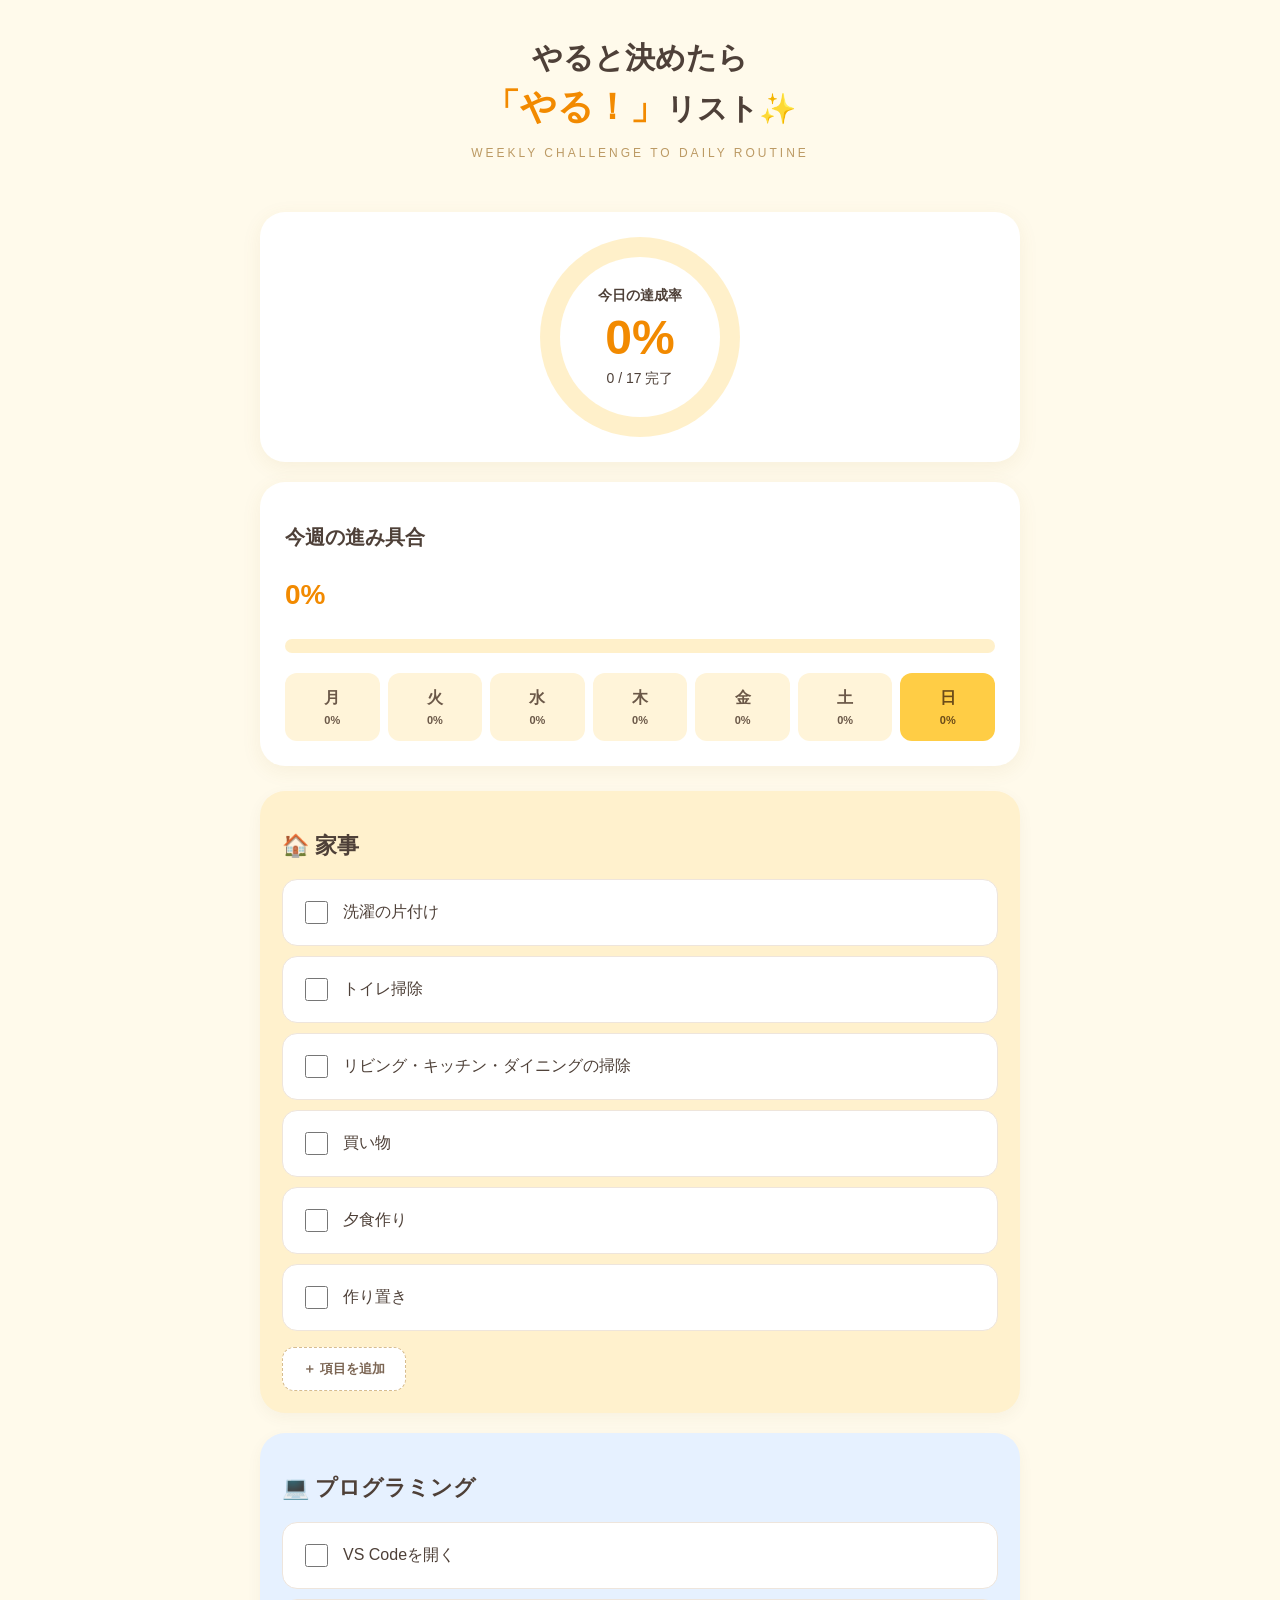
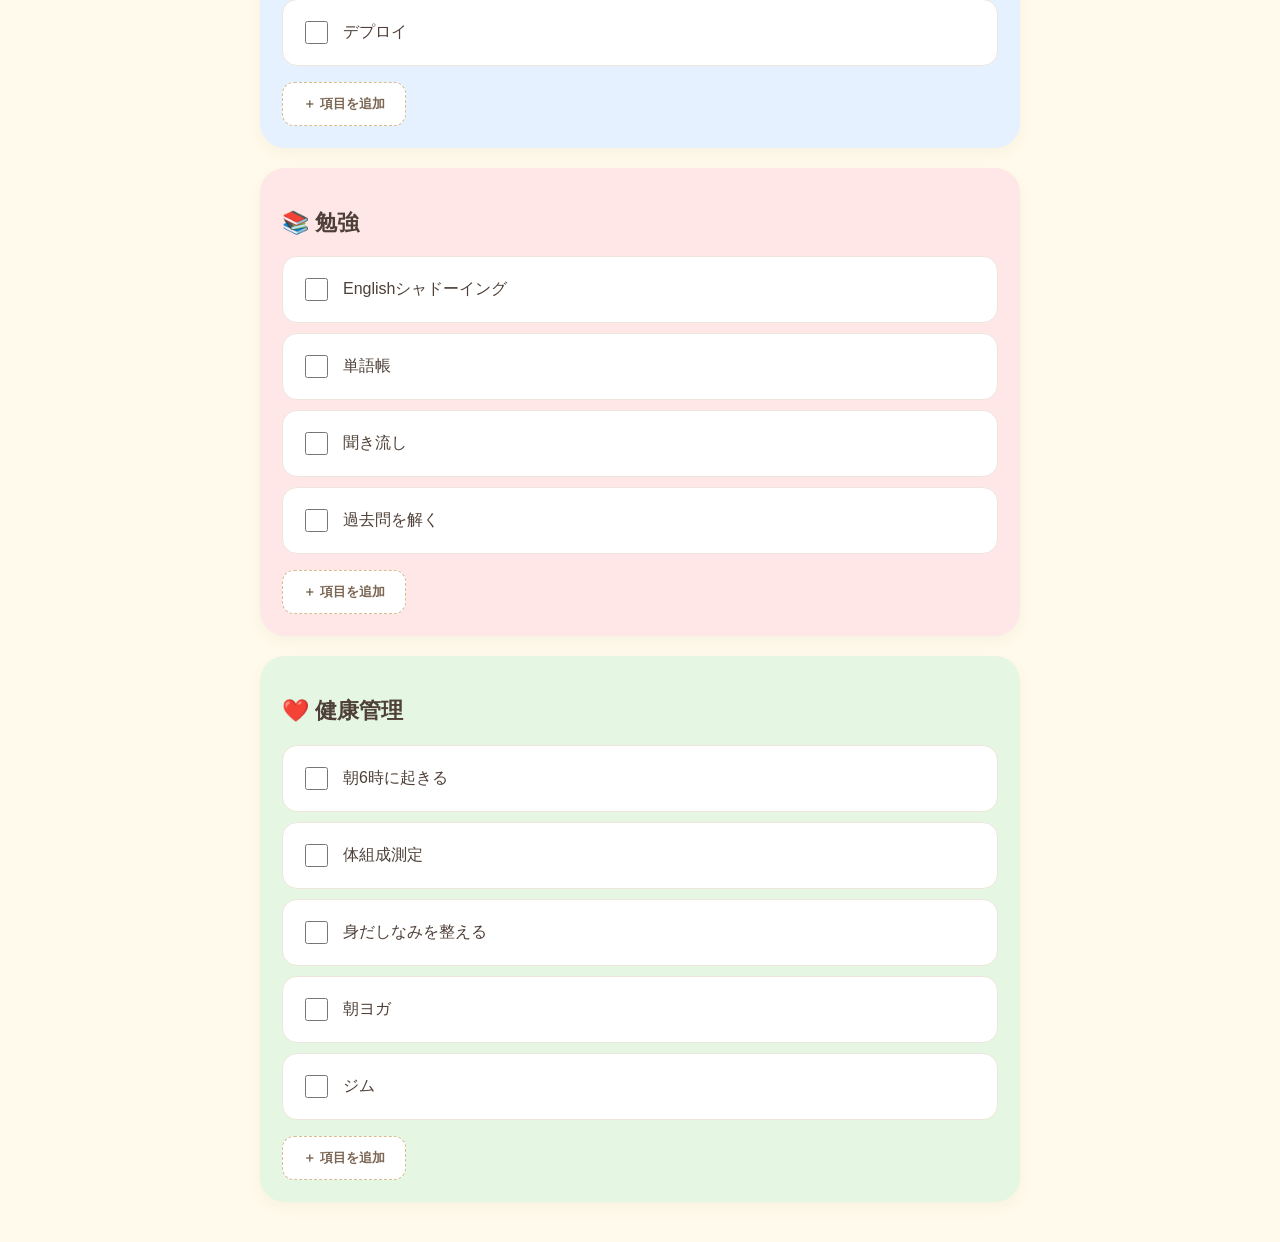
==== index.html @ 7381151e "HTMLの名前の変更" ====
<!DOCTYPE html>
<html lang="ja">
<head>
    <meta charset="UTF-8">
    <meta name="viewport" content="width=device-width, initial-scale=1.0">
    <title>やると決めたら『やる!』リスト</title>

        <!-- CSSの読み込み -->
    <link rel="stylesheet" href="css/style.css">

</head>
<body>
     <!-- ① タイトル -->
    <header>
    <h1>
        やると決めたら<br>
        <span>「やる！」</span></div>リスト✨
    </h1>
    <p>WEEKLY CHALLENGE TO DAILY ROUTINE</p>
    </header>

    <main>

        <!-- ② 今日の達成率 -->
        <section id="progress">
    <div class="progress-circle">
        <div class="progress-inner">
            <h2>今日の達成率</h2>
            <p id="today-rate">0%</p>
            <p id="today-count">0 / 16 完了</p>
        </div>
    </div>
    </section>

        <!-- ③ 曜日 -->
        <section id="week">
    <h2>今週の進み具合</h2>

    <p id="weekly-rate">0%</p>

    <div class="weekly-bar">
        <div id="weekly-bar-fill"></div>
    </div>

    <div class="week-days">
        <button type="button">月</button>
        <button type="button">火</button>
        <button type="button">水</button>
        <button type="button">木</button>
        <button type="button">金</button>
        <button type="button">土</button>
        <button type="button">日</button>
    </div>
</section>

        <!-- ④ 家事 -->
        <section id="housework">
            <h2>🏠 家事</h2>

            <ul>
                <li><input type="checkbox"> 洗濯の片付け</li>
                <li><input type="checkbox"> トイレ掃除</li>
                <li><input type="checkbox"> リビング・キッチン・ダイニングの掃除</li>
                <li><input type="checkbox"> 買い物</li>
                <li><input type="checkbox"> 夕食作り</li>
                <li><input type="checkbox"> 作り置き</li>
            </ul>

            <button>＋ 項目を追加</button>
        </section>

        <!-- ⑤ プログラミング -->
        <section id="programming">
            <h2>💻 プログラミング</h2>

            <ul>
                <li><input type="checkbox"> VS Codeを開く</li>
                <li><input type="checkbox"> デプロイ</li>
            </ul>

            <button>＋ 項目を追加</button>
        </section>

        <!-- ⑥ 勉強 -->
        <section id="study">
            <h2>📚 勉強</h2>

            <ul>
                <li><input type="checkbox"> Englishシャドーイング</li>
                <li><input type="checkbox"> 単語帳</li>
                <li><input type="checkbox"> 聞き流し</li>
                <li><input type="checkbox"> 過去問を解く</li>
            </ul>

            <button>＋ 項目を追加</button>
        </section>

        <!-- ⑦ 健康 -->
        <section id="health">
            <h2>❤️ 健康管理</h2>

            <ul>
                <li><input type="checkbox"> 朝6時に起きる</li>
                <li><input type="checkbox"> 体組成測定</li>
                <li><input type="checkbox"> 身だしなみを整える</li>
                <li><input type="checkbox"> 朝ヨガ</li>
                <li><input type="checkbox"> ジム</li>
            </ul>

            <button>＋ 項目を追加</button>
        </section>

    </main>

<!-- jQueryを読み込む -->
<script src="https://code.jquery.com/jquery-3.7.1.min.js"></script>

<!-- 自分のJavaScript -->
<script src="js/script.js"></script>
</body>
</html>
---- css/style.css ----
/* 全体の設定 */
* {
    box-sizing: border-box;
}

body {
    margin: 0;
    background-color: #fffaeb;
    color: #4e4038;
    font-family: "Hiragino Kaku Gothic ProN", "Noto Sans JP", sans-serif;
}

/* タイトル */
header {
    text-align: center;
    padding: 35px 15px 20px;
}

header h1 {
    font-size: 30px;
    line-height: 1.5;
    margin: 0;
}

header h1 span {
    color: #f28a00;
    font-size: 36px;
}

header p {
    color: #bc9a64;
    font-size: 12px;
    letter-spacing: 3px;
}

/* メイン */
main {
    max-width: 800px;
    margin: 0 auto;
    padding: 20px;
}

/* 今日の達成率 */
#progress {
    background: white;
    border-radius: 25px;
    padding: 25px;
    margin-bottom: 20px;
    display: flex;
    justify-content: center;
    box-shadow: 0 5px 20px rgba(150, 110, 40, 0.08);
}

/* 円グラフ */
.progress-circle {
    width: 200px;
    height: 200px;
    border-radius: 50%;
    background: conic-gradient(
        #ffcd45 0%,
        #fff0ca 0%
    );
    display: flex;
    align-items: center;
    justify-content: center;
}

/* 円グラフの内側 */
.progress-inner {
    width: 160px;
    height: 160px;
    background-color: white;
    border-radius: 50%;
    display: flex;
    flex-direction: column;
    align-items: center;
    justify-content: center;
}

.progress-inner h2 {
    font-size: 14px;
    margin: 0;
}

#today-rate {
    font-size: 48px;
    font-weight: bold;
    color: #f28a00;
    margin: 5px 0;
}

#today-count {
    font-size: 14px;
    margin: 0;
}

/* 曜日のエリア */
#week {
    background: white;
    border-radius: 25px;
    padding: 25px;
    margin-bottom: 25px;
    box-shadow: 0 5px 20px rgba(150, 110, 40, 0.08);
}

#week h2 {
    font-size: 20px;
}

/* 曜日を横並び */
.week-days {
    display: flex;
    gap: 8px;
}

.week-days button {
    flex: 1;
    min-width: 0;
    border: none;
    border-radius: 12px;
    background: #fff4d9;
    color: #6b5848;
    padding: 15px 0;
    font-size: 16px;
    font-weight: bold;
    cursor: pointer;
}

/* 4カテゴリ共通 */
#housework,
#programming,
#study,
#health {
    border-radius: 25px;
    padding: 22px;
    margin-bottom: 20px;
    box-shadow: 0 5px 15px rgba(100, 80, 40, 0.05);
}

/* カテゴリごとの色 */
#housework {
    background-color: #fff1cd;
}

#programming {
    background-color: #e6f1ff;
}

#study {
    background-color: #ffe7e7;
}

#health {
    background-color: #e5f6e2;
}

/* カテゴリ見出し */
main section h2 {
    font-size: 22px;
}

/* リスト */
main section ul {
    list-style: none;
    padding: 0;
}

/* チェック項目 */
main section li {
    background-color: white;
    border: 1px solid #eee5dc;
    border-radius: 15px;
    padding: 18px;
    margin-bottom: 10px;
    font-size: 16px;
    display: flex;
    align-items: center;
    gap: 12px;
    cursor: pointer;
}

/* チェックボックス */
input[type="checkbox"] {
    width: 23px;
    height: 23px;
    accent-color: #f5b400;
    cursor: pointer;
    flex-shrink: 0;
}

/* チェック済みの項目 */
main section li:has(input:checked) {
    background-color: #efeeec;
    color: #aaa5a1;
    text-decoration: line-through;
}

/* 項目追加ボタン */
main section > button {
    background-color: white;
    color: #7c6654;
    border: 1px dashed #d6bc8f;
    border-radius: 12px;
    padding: 12px 20px;
    cursor: pointer;
    font-weight: bold;
}

/* スマホ対応 */
@media (max-width: 600px) {

    main {
        padding: 12px;
    }

    header h1 {
        font-size: 22px;
    }

    header h1 span {
        font-size: 28px;
    }

    #housework,
    #programming,
    #study,
    #health {
        padding: 15px;
    }

    main section li {
        padding: 16px;
        font-size: 15px;
    }

    .week-days {
        gap: 4px;
    }

    .week-days button {
        font-size: 14px;
        padding: 12px 0;
    }
}


/* 今週の達成率 */
#weekly-rate {
    font-size: 28px;
    font-weight: bold;
    color: #f28a00;
}

/* 今週の進捗バー */
.weekly-bar {
    width: 100%;
    height: 14px;
    background-color: #fff0ca;
    border-radius: 20px;
    overflow: hidden;
    margin-bottom: 20px;
}

/* 進捗に応じて伸びる部分 */
#weekly-bar-fill {
    width: 0%;
    height: 100%;
    background-color: #ffcd45;
    border-radius: 20px;
    transition: width 0.3s;
}

/* 選択中の曜日 */
.week-days button.active-day {
    background-color: #ffcd45;
    color: #6b4b19;
}

/* 曜日別の達成率 */
.week-days button .day-rate {
    display: block;
    font-size: 11px;
    margin-top: 5px;
}

/* 追加項目の入力エリア */
.add-task-form {
    display: flex;
    gap: 8px;
    flex-wrap: wrap;
    margin-top: 12px;
}

.add-task-form input {
    flex: 1;
    min-width: 120px;
    padding: 12px;
    border: 1px solid #e3d4b8;
    border-radius: 10px;
}

.add-task-form button {
    padding: 10px 16px;
    background: #ffcd45;
    border: none;
    border-radius: 10px;
    cursor: pointer;
}

/* タップしやすくする */
main section li label {
    display: flex;
    align-items: center;
    gap: 12px;
    width: 100%;
    cursor: pointer;
}
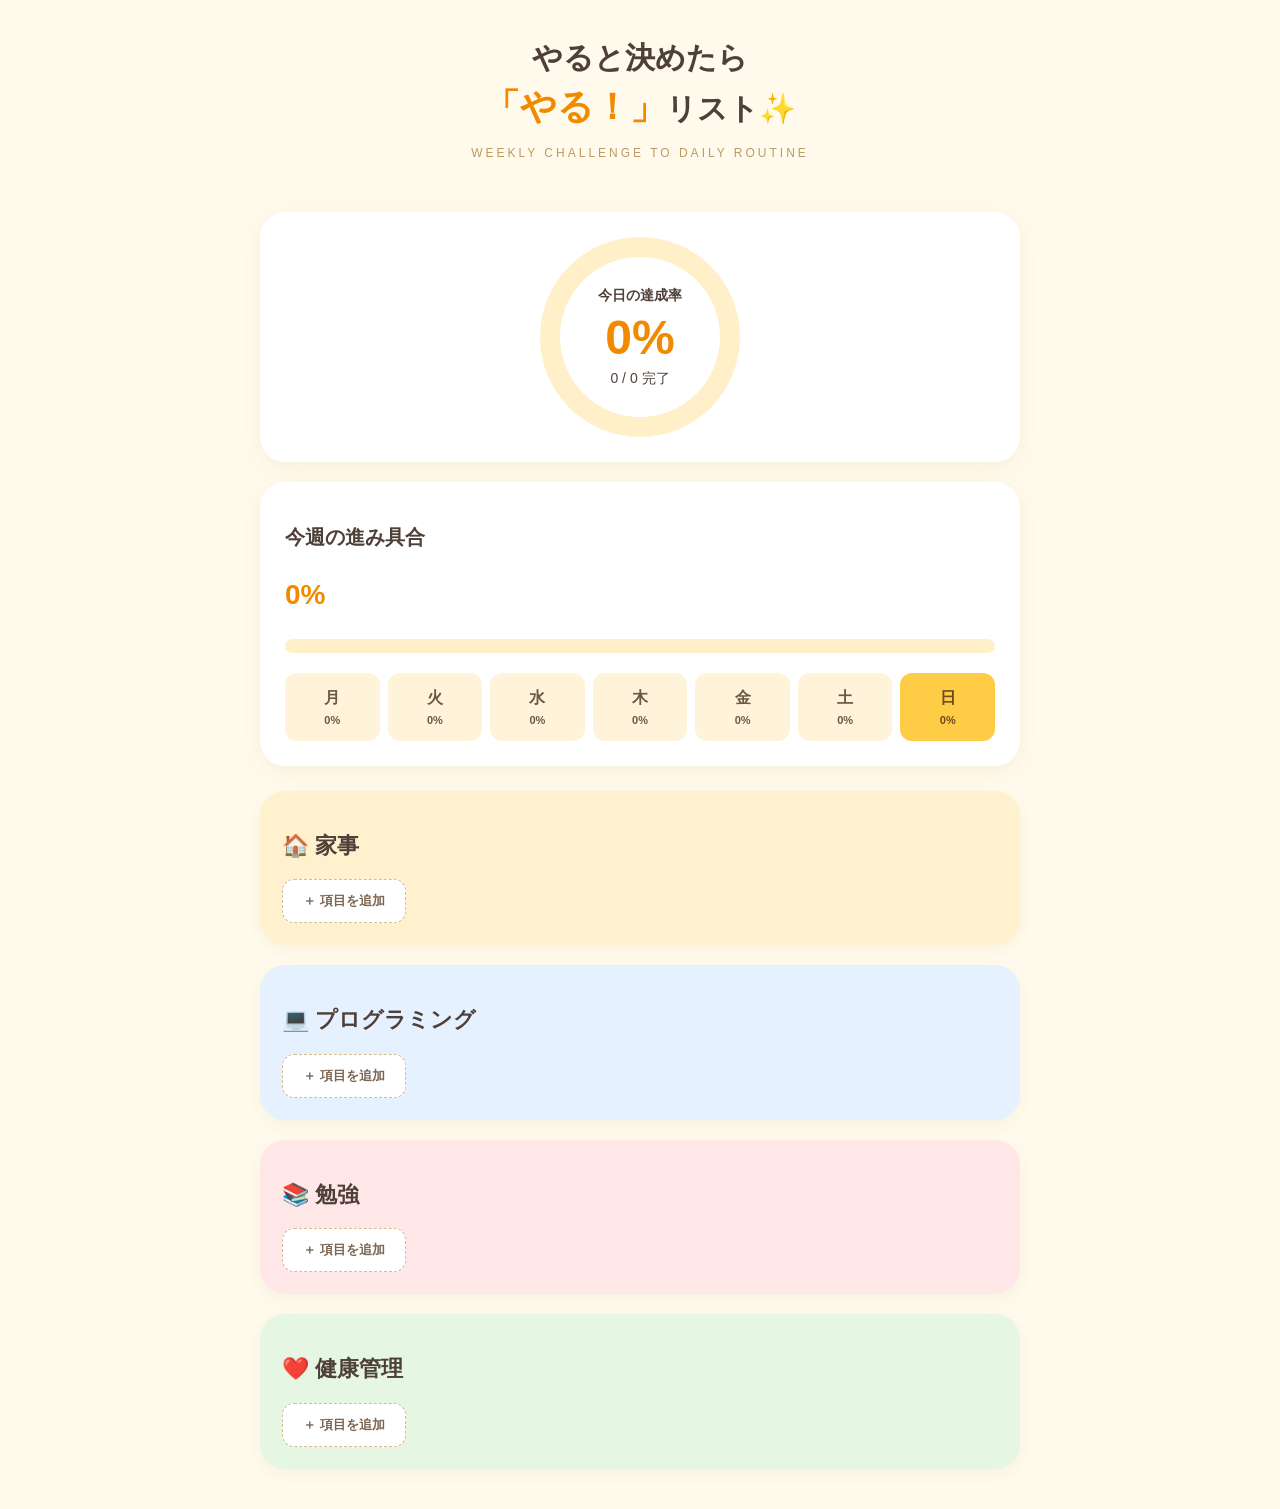
==== commit d710ba71: "項目を編集できるようにした、習慣化したいものを選択できるようにした" ====
--- a/index.html
+++ b/index.html
@@ -27,7 +27,7 @@
         <div class="progress-inner">
             <h2>今日の達成率</h2>
             <p id="today-rate">0%</p>
-            <p id="today-count">0 / 16 完了</p>
+            <p id="today-count">0 / 0 完了</p>
         </div>
     </div>
     </section>
@@ -55,28 +55,18 @@
 
         <!-- ④ 家事 -->
         <section id="housework">
-            <h2>🏠 家事</h2>
+    <h2>🏠 家事</h2>
 
-            <ul>
-                <li><input type="checkbox"> 洗濯の片付け</li>
-                <li><input type="checkbox"> トイレ掃除</li>
-                <li><input type="checkbox"> リビング・キッチン・ダイニングの掃除</li>
-                <li><input type="checkbox"> 買い物</li>
-                <li><input type="checkbox"> 夕食作り</li>
-                <li><input type="checkbox"> 作り置き</li>
-            </ul>
+    <ul></ul>
 
-            <button>＋ 項目を追加</button>
+    <button>＋ 項目を追加</button>
         </section>
 
         <!-- ⑤ プログラミング -->
         <section id="programming">
             <h2>💻 プログラミング</h2>
 
-            <ul>
-                <li><input type="checkbox"> VS Codeを開く</li>
-                <li><input type="checkbox"> デプロイ</li>
-            </ul>
+            <ul></ul>
 
             <button>＋ 項目を追加</button>
         </section>
@@ -85,12 +75,7 @@
         <section id="study">
             <h2>📚 勉強</h2>
 
-            <ul>
-                <li><input type="checkbox"> Englishシャドーイング</li>
-                <li><input type="checkbox"> 単語帳</li>
-                <li><input type="checkbox"> 聞き流し</li>
-                <li><input type="checkbox"> 過去問を解く</li>
-            </ul>
+            <ul></ul>
 
             <button>＋ 項目を追加</button>
         </section>
@@ -99,13 +84,7 @@
         <section id="health">
             <h2>❤️ 健康管理</h2>
 
-            <ul>
-                <li><input type="checkbox"> 朝6時に起きる</li>
-                <li><input type="checkbox"> 体組成測定</li>
-                <li><input type="checkbox"> 身だしなみを整える</li>
-                <li><input type="checkbox"> 朝ヨガ</li>
-                <li><input type="checkbox"> ジム</li>
-            </ul>
+            <ul></ul>
 
             <button>＋ 項目を追加</button>
         </section>
--- a/css/style.css
+++ b/css/style.css
@@ -317,3 +317,23 @@
     cursor: pointer;
 }
 
+/* 項目の編集ボタン */
+.edit-button {
+    background-color: transparent;
+    border: none;
+    font-size: 16px;
+    min-width: 44px;
+    min-height: 44px;
+    cursor: pointer;
+    flex-shrink: 0;
+    opacity: 0.6;
+    transition: 0.2s;
+}
+
+.edit-button:hover {
+    opacity: 1;
+}
+
+.edit-button:active {
+    transform: scale(1.1);
+}
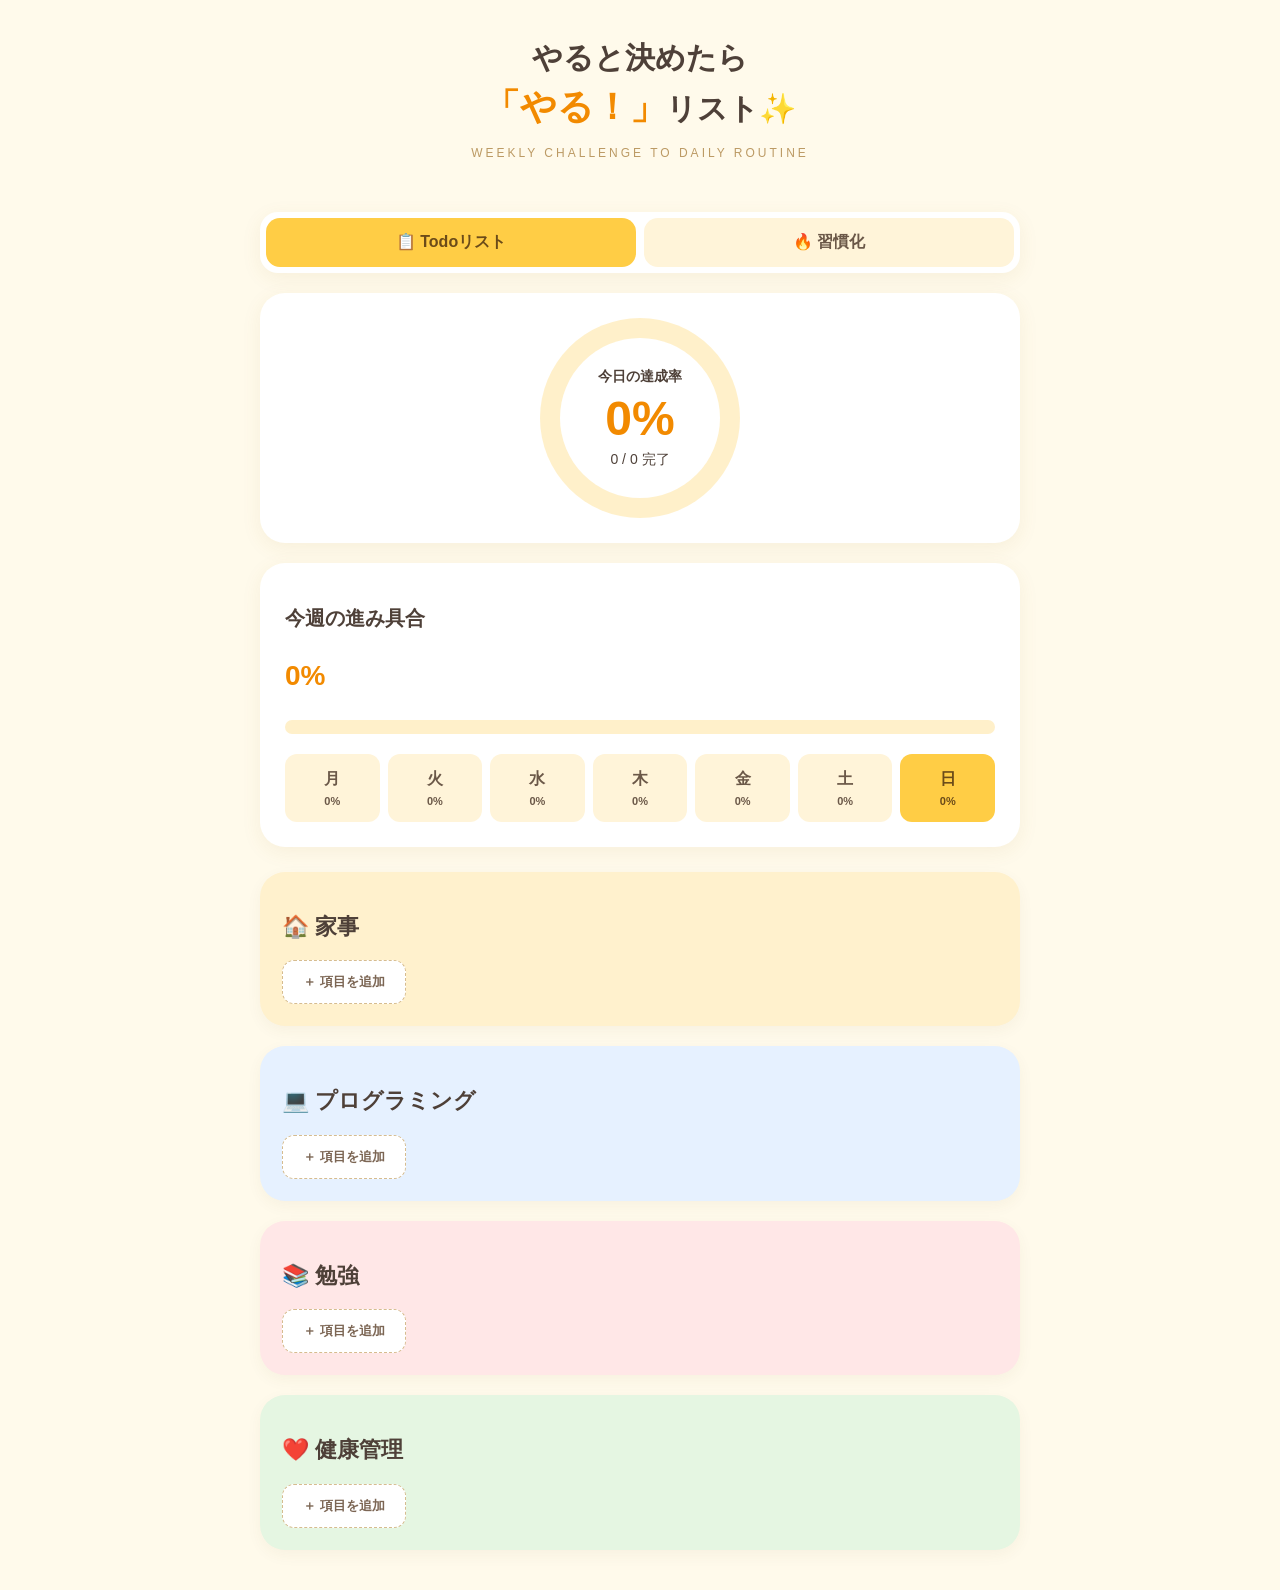
==== commit a97aa7e5: "Todoリスト／習慣化の切り替えタブを追加 Co-Authored-By: Claude Opus 5.5 <noreply@anthropic.com>" ====
--- a/index.html
+++ b/index.html
@@ -14,12 +14,18 @@
     <header>
     <h1>
         やると決めたら<br>
-        <span>「やる！」</span></div>リスト✨
+        <span>「やる！」</span>リスト✨
     </h1>
     <p>WEEKLY CHALLENGE TO DAILY ROUTINE</p>
     </header>
 
     <main>
+
+        <!-- 切り替えタブ（Todoリスト／習慣化） -->
+        <nav class="tab-bar">
+            <button type="button" data-tab="all" class="tab-active">📋 Todoリスト</button>
+            <button type="button" data-tab="habit">🔥 習慣化</button>
+        </nav>
 
         <!-- ② 今日の達成率 -->
         <section id="progress">
@@ -52,6 +58,18 @@
         <button type="button">日</button>
     </div>
 </section>
+
+        <!-- 🔥 習慣化チャレンジ（習慣化タブのときだけ表示） -->
+        <section id="habit-list">
+            <h2>🔥 習慣化チャレンジ</h2>
+
+            <ul></ul>
+
+            <p class="habit-empty">
+                🔥がついた項目はまだありません。<br>
+                「📋 すべて」タブで🔥を押して、習慣化をはじめよう！
+            </p>
+        </section>
 
         <!-- ④ 家事 -->
         <section id="housework">
--- a/css/style.css
+++ b/css/style.css
@@ -336,4 +336,119 @@
 
 .edit-button:active {
     transform: scale(1.1);
-}+}
+
+/* 項目の削除ボタン */
+.delete-button {
+    background-color: transparent;
+    border: none;
+    font-size: 16px;
+    min-width: 44px;
+    min-height: 44px;
+    flex-shrink: 0;
+    cursor: pointer;
+    opacity: 0.5;
+    transition: 0.2s;
+}
+
+.delete-button:hover {
+    opacity: 1;
+}
+
+.delete-button:active {
+    transform: scale(1.1);
+}
+
+/* 習慣化（🔥）ボタン */
+.habit-button {
+    background-color: transparent;
+    border: none;
+    border-radius: 50%;
+    font-size: 16px;
+    min-width: 44px;
+    min-height: 44px;
+    flex-shrink: 0;
+    cursor: pointer;
+    /* OFFのときは白黒・薄く表示 */
+    filter: grayscale(1);
+    opacity: 0.35;
+    transition: 0.2s;
+}
+
+.habit-button:hover {
+    opacity: 0.7;
+}
+
+/* ONのとき（習慣化中）はカラーで表示 */
+.habit-button.habit-active {
+    filter: none;
+    opacity: 1;
+    background-color: #ffe3c4;
+}
+
+.habit-button:active {
+    transform: scale(1.1);
+}
+
+/* =====================================
+   切り替えタブ（円グラフの上）
+   ===================================== */
+
+.tab-bar {
+    display: flex;
+    gap: 8px;
+    background-color: white;
+    border-radius: 18px;
+    padding: 6px;
+    margin-bottom: 20px;
+    box-shadow: 0 5px 20px rgba(150, 110, 40, 0.08);
+}
+
+.tab-bar button {
+    flex: 1;
+    border: none;
+    border-radius: 14px;
+    background-color: #fff4d9;
+    color: #6b5848;
+    padding: 14px 0;
+    font-size: 16px;
+    font-weight: bold;
+    cursor: pointer;
+}
+
+/* 選択中のタブ */
+.tab-bar button.tab-active {
+    background-color: #ffcd45;
+    color: #6b4b19;
+}
+
+/* =====================================
+   🔥 習慣化チャレンジのカード
+   ===================================== */
+
+#habit-list {
+    display: none;
+    background-color: #fff3e6;
+    border: 2px solid #ffd3a6;
+    border-radius: 25px;
+    padding: 22px;
+    margin-bottom: 20px;
+}
+
+.habit-empty {
+    text-align: center;
+    color: #a07f5c;
+    line-height: 1.8;
+}
+
+/* 習慣化タブのとき：習慣化カードを出し、4カテゴリを隠す */
+body.tab-habit #habit-list {
+    display: block;
+}
+
+body.tab-habit #housework,
+body.tab-habit #programming,
+body.tab-habit #study,
+body.tab-habit #health {
+    display: none;
+}
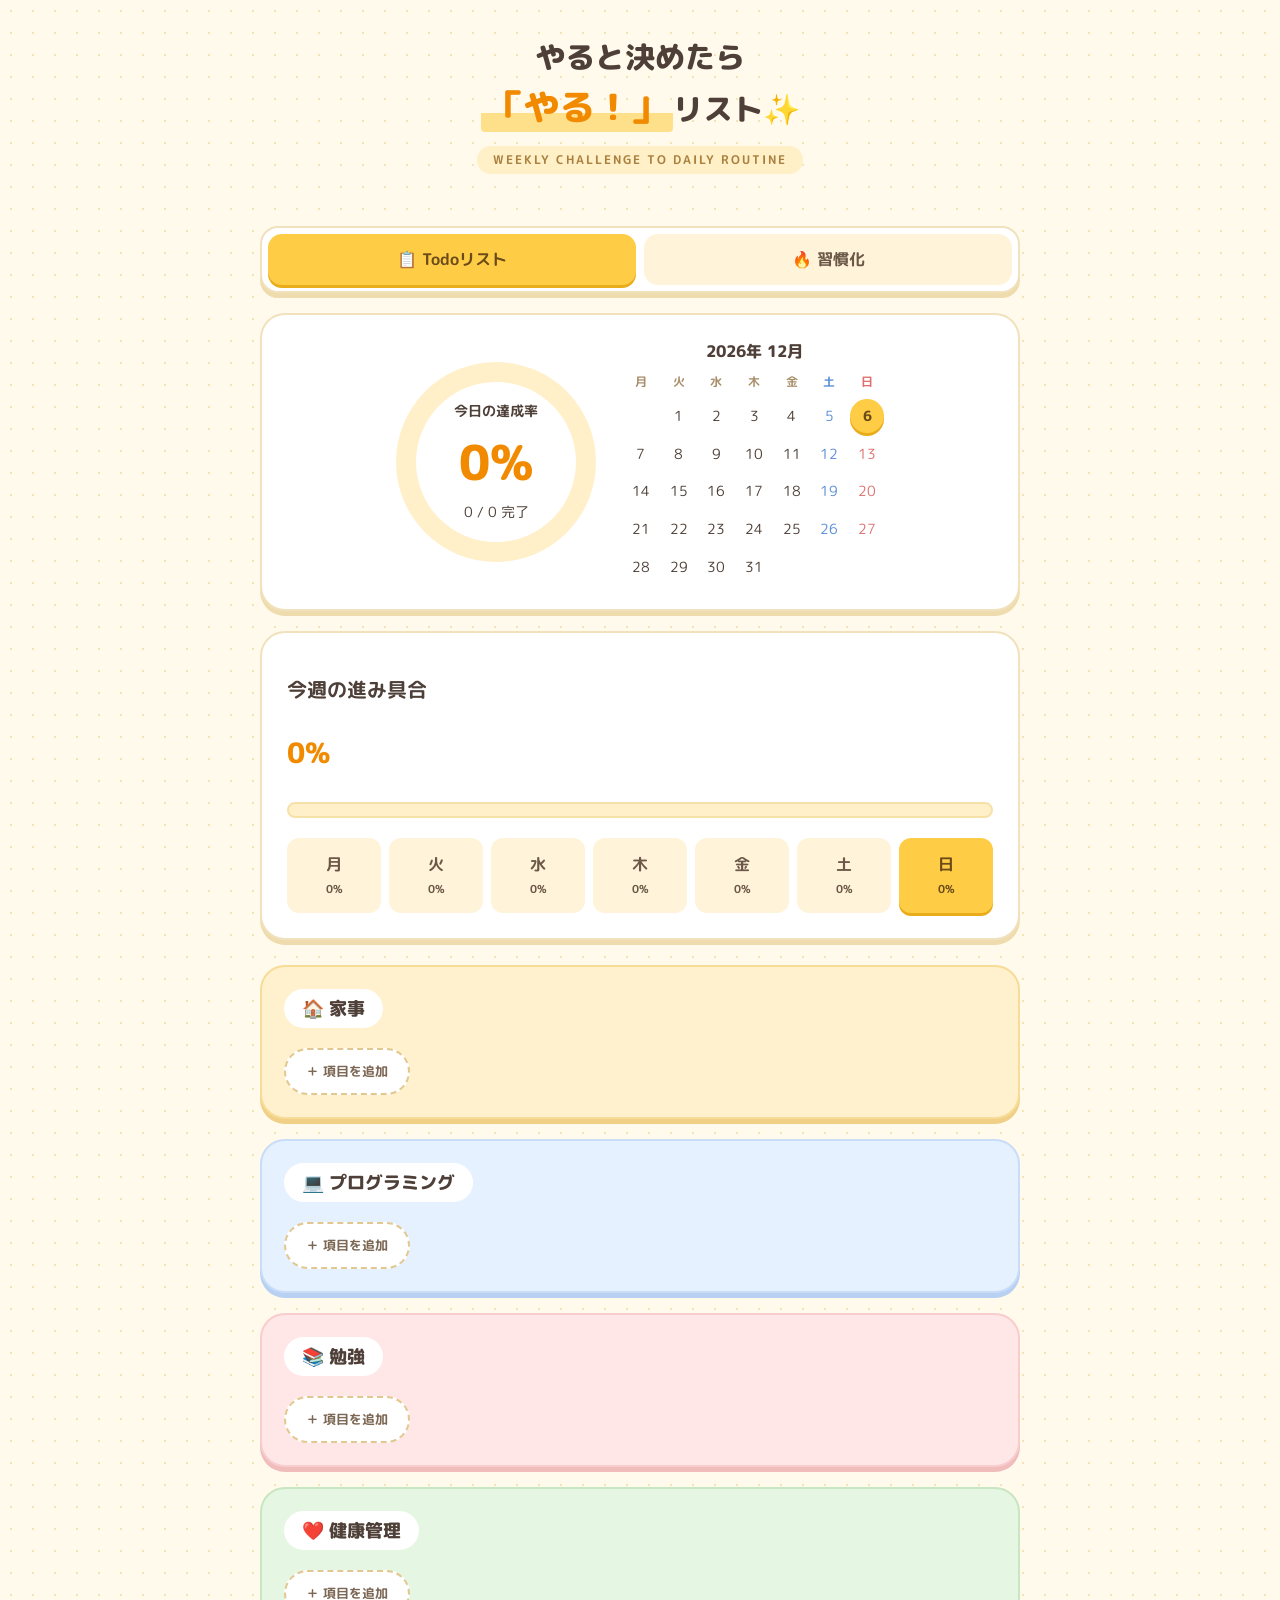
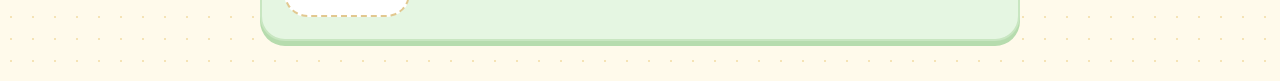
==== commit fb144ff2: "落ち着いたポップデザインに変更し、円グラフの隣に今月のカレンダーを追加 - 丸ゴシック（M PLUS Rounded 1c）、ドット柄の背景、ふちどり＋立体的な影のカード - 押すと弾むボタン、ストラ" ====
--- a/index.html
+++ b/index.html
@@ -4,6 +4,11 @@
     <meta charset="UTF-8">
     <meta name="viewport" content="width=device-width, initial-scale=1.0">
     <title>やると決めたら『やる!』リスト</title>
+
+    <!-- 丸ゴシックのフォント（Google Fonts） -->
+    <link rel="preconnect" href="https://fonts.googleapis.com">
+    <link rel="preconnect" href="https://fonts.gstatic.com" crossorigin>
+    <link href="https://fonts.googleapis.com/css2?family=M+PLUS+Rounded+1c:wght@400;700;800&display=swap" rel="stylesheet">
 
         <!-- CSSの読み込み -->
     <link rel="stylesheet" href="css/style.css">
@@ -29,14 +34,30 @@
 
         <!-- ② 今日の達成率 -->
         <section id="progress">
-    <div class="progress-circle">
-        <div class="progress-inner">
-            <h2>今日の達成率</h2>
-            <p id="today-rate">0%</p>
-            <p id="today-count">0 / 0 完了</p>
-        </div>
-    </div>
-    </section>
+            <!-- 全体の達成率 -->
+            <div class="progress-circle" id="all-circle">
+                <div class="progress-inner">
+                    <h2>今日の達成率</h2>
+                    <p id="today-rate">0%</p>
+                    <p id="today-count">0 / 0 完了</p>
+                </div>
+            </div>
+
+            <!-- 🔥 習慣化の達成率（習慣化タブのときだけ表示） -->
+            <div class="progress-circle" id="habit-circle">
+                <div class="progress-inner">
+                    <h2>🔥 習慣化の達成率</h2>
+                    <p id="habit-rate">0%</p>
+                    <p id="habit-count">0 / 0 完了</p>
+                </div>
+            </div>
+
+            <!-- 今月のカレンダー（中身はJavaScriptで作る） -->
+            <div class="mini-calendar">
+                <p class="calendar-title" id="calendar-title"></p>
+                <div class="calendar-grid" id="calendar-grid"></div>
+            </div>
+        </section>
 
         <!-- ③ 曜日 -->
         <section id="week">
@@ -109,6 +130,18 @@
 
     </main>
 
+    <!-- 21日達成のお祝い（達成したときだけ表示） -->
+    <div id="celebration" class="celebration">
+        <div class="confetti"></div>
+
+        <div class="celebration-card" role="dialog" aria-modal="true" aria-labelledby="celebration-title">
+            <p class="celebration-icon">🎉 🏆 🎉</p>
+            <h2 id="celebration-title"></h2>
+            <p id="celebration-message"></p>
+            <button type="button" id="celebration-close">閉じる</button>
+        </div>
+    </div>
+
 <!-- jQueryを読み込む -->
 <script src="https://code.jquery.com/jquery-3.7.1.min.js"></script>
 
--- a/css/style.css
+++ b/css/style.css
@@ -452,3 +452,539 @@
 body.tab-habit #health {
     display: none;
 }
+
+/* =====================================
+   円グラフの切り替え
+   Todoリストタブ：全体の円グラフ／習慣化タブ：習慣化の円グラフ
+   ===================================== */
+
+/* 習慣化の円グラフはふだん隠す */
+#habit-circle {
+    display: none;
+}
+
+/* 習慣化タブのときは、全体を隠して習慣化だけ出す */
+body.tab-habit #all-circle {
+    display: none;
+}
+
+body.tab-habit #habit-circle {
+    display: flex;
+}
+
+#habit-rate {
+    font-size: 48px;
+    font-weight: bold;
+    color: #e8710a;
+    margin: 5px 0;
+}
+
+#habit-count {
+    font-size: 14px;
+    margin: 0;
+}
+
+/* =====================================
+   習慣化タブの項目
+   ===================================== */
+
+/* 1行目（チェック欄＋ボタン）の下に、連続日数や21マスを縦に積む */
+main section li.habit-item {
+    flex-direction: column;
+    align-items: stretch;
+    gap: 10px;
+    cursor: default;
+}
+
+.habit-row {
+    display: flex;
+    align-items: center;
+    gap: 12px;
+}
+
+/* 習慣化タブでは、チェック済みでもカード全体は灰色にせず、項目名だけ線を引く */
+main section li.habit-item:has(input:checked) {
+    background-color: white;
+    color: inherit;
+    text-decoration: none;
+}
+
+main section li.habit-item:has(input:checked) .task-name {
+    color: #aaa5a1;
+    text-decoration: line-through;
+}
+
+/* =====================================
+   21日チャレンジ（連続日数・21マス）
+   ===================================== */
+
+.habit-challenge {
+    padding-left: 35px;
+}
+
+/* 連続日数・最高記録 */
+.habit-stats {
+    display: flex;
+    flex-wrap: wrap;
+    align-items: baseline;
+    gap: 6px 14px;
+    margin: 0 0 10px;
+    font-size: 14px;
+    color: #8a6a4a;
+}
+
+.streak-count strong {
+    font-size: 22px;
+    color: #e8710a;
+}
+
+/* 21マス（7マス×3段） */
+.stamp-grid {
+    display: grid;
+    grid-template-columns: repeat(7, 1fr);
+    gap: 6px;
+    max-width: 300px;
+}
+
+/* 空のマス：点線の丸 */
+.stamp {
+    aspect-ratio: 1;
+    border: 2px dashed #f0d0a8;
+    border-radius: 50%;
+    background-color: #fffaf3;
+    display: flex;
+    align-items: center;
+    justify-content: center;
+    font-size: 17px;
+}
+
+/* 達成したマス：薄いオレンジの丸に🔥 */
+.stamp.stamp-filled {
+    border: 2px solid #ffb46b;
+    background-color: #ffe3c4;
+}
+
+/* 新しく増えたスタンプが「ポン」と押される動き */
+.stamp.stamp-new {
+    animation: stamp-pop 0.4s ease-out;
+}
+
+@keyframes stamp-pop {
+    0% {
+        transform: scale(1.8);
+        opacity: 0;
+    }
+    60% {
+        transform: scale(0.9);
+        opacity: 1;
+    }
+    100% {
+        transform: scale(1);
+    }
+}
+
+/* あと◯日！ */
+.habit-remaining {
+    margin: 10px 0 0;
+    font-size: 15px;
+    font-weight: bold;
+    color: #e8710a;
+}
+
+@media (max-width: 600px) {
+    .habit-challenge {
+        padding-left: 0;
+    }
+
+    .stamp {
+        font-size: 14px;
+    }
+}
+
+/* 🏆の数 */
+.trophy-count {
+    font-weight: bold;
+    color: #b7791f;
+}
+
+/* =====================================
+   21日達成のお祝い
+   ===================================== */
+
+/* ふだんは隠しておき、is-open がついたら表示 */
+.celebration {
+    display: none;
+    position: fixed;
+    inset: 0;
+    z-index: 100;
+    background-color: rgba(60, 40, 20, 0.45);
+    align-items: center;
+    justify-content: center;
+    padding: 20px;
+}
+
+.celebration.is-open {
+    display: flex;
+}
+
+.celebration-card {
+    position: relative;
+    z-index: 1;
+    background-color: white;
+    border-radius: 25px;
+    padding: 30px 25px;
+    max-width: 360px;
+    width: 100%;
+    text-align: center;
+    box-shadow: 0 10px 40px rgba(0, 0, 0, 0.2);
+    animation: card-pop 0.5s ease-out;
+}
+
+.celebration-icon {
+    font-size: 40px;
+    margin: 0 0 10px;
+}
+
+#celebration-title {
+    font-size: 22px;
+    color: #e8710a;
+    margin: 0 0 10px;
+    line-height: 1.5;
+}
+
+#celebration-message {
+    font-size: 16px;
+    margin: 0 0 20px;
+}
+
+#celebration-close {
+    background-color: #ffcd45;
+    color: #6b4b19;
+    border: none;
+    border-radius: 12px;
+    padding: 12px 40px;
+    font-size: 16px;
+    font-weight: bold;
+    cursor: pointer;
+}
+
+@keyframes card-pop {
+    0% {
+        transform: scale(0.6);
+        opacity: 0;
+    }
+    70% {
+        transform: scale(1.05);
+        opacity: 1;
+    }
+    100% {
+        transform: scale(1);
+    }
+}
+
+/* 紙吹雪 */
+.confetti {
+    position: absolute;
+    inset: 0;
+    overflow: hidden;
+    pointer-events: none;
+}
+
+.confetti-piece {
+    position: absolute;
+    top: -20px;
+    width: 10px;
+    height: 16px;
+    border-radius: 3px;
+    opacity: 0.9;
+    animation-name: confetti-fall;
+    animation-timing-function: ease-in;
+    animation-fill-mode: forwards;
+}
+
+@keyframes confetti-fall {
+    to {
+        top: 110%;
+        transform: rotate(720deg) translateX(40px);
+    }
+}
+
+/* ==========================================================
+   ポップデザイン（落ち着いたポップ）
+   今の黄色・オレンジはそのままに、遊び心を足す設定。
+   上で決めた見た目を、ここでまとめて上書きしている。
+   ========================================================== */
+
+/* よく使う色に名前をつける（CSS変数） */
+:root {
+    --ink: #4e4038;          /* 文字の色 */
+    --yellow: #ffcd45;       /* メインの黄色 */
+    --yellow-deep: #e9ad1c;  /* 黄色ボタンの下の影 */
+    --cream-line: #f1e2bd;   /* 白いカードの縁 */
+    --cream-shadow: #efdcae; /* 白いカードの下の影 */
+}
+
+/* ① 丸い文字＋うっすらドット柄の背景 */
+body {
+    font-family: "M PLUS Rounded 1c", "Hiragino Maru Gothic ProN",
+        "Hiragino Kaku Gothic ProN", "Noto Sans JP", sans-serif;
+    background-color: #fffaeb;
+    background-image: radial-gradient(#f5e3b5 1.3px, transparent 1.4px);
+    background-size: 22px 22px;
+}
+
+/* ボタンや入力欄は、そのままだと文字の形を受け継がないので指定する */
+button,
+input {
+    font-family: inherit;
+}
+
+/* ② タイトル：「やる！」に蛍光ペン風の線、英字は丸いラベルに */
+header h1 {
+    font-weight: 800;
+}
+
+header h1 span {
+    background: linear-gradient(transparent 62%, #ffe08a 62%);
+    padding: 0 6px;
+    border-radius: 4px;
+}
+
+header p {
+    display: inline-block;
+    background-color: #fff0c7;
+    color: #a9803f;
+    border-radius: 999px;
+    padding: 5px 16px;
+    font-weight: 700;
+    letter-spacing: 2px;
+}
+
+/* ③ カード：ふちどり＋下にくっきりした影で、少し立体的に */
+#progress,
+#week,
+.tab-bar {
+    border: 2px solid var(--cream-line);
+    box-shadow: 0 5px 0 var(--cream-shadow);
+}
+
+#housework,
+#programming,
+#study,
+#health,
+#habit-list {
+    border: 2px solid;
+}
+
+/* カテゴリごとに、ふちと影を背景より少し濃い色にする */
+#housework {
+    border-color: #f6dc97;
+    box-shadow: 0 5px 0 #efd086;
+}
+
+#programming {
+    border-color: #c9ddf7;
+    box-shadow: 0 5px 0 #b8d1f2;
+}
+
+#study {
+    border-color: #f7cdcd;
+    box-shadow: 0 5px 0 #f0bcbc;
+}
+
+#health {
+    border-color: #c8e6c1;
+    box-shadow: 0 5px 0 #b6dcae;
+}
+
+#habit-list {
+    border-color: #ffd3a6;
+    box-shadow: 0 5px 0 #ffc48d;
+}
+
+/* カテゴリの見出しを白い丸ラベルに */
+#housework h2,
+#programming h2,
+#study h2,
+#health h2,
+#habit-list h2 {
+    display: inline-block;
+    background-color: white;
+    border-radius: 999px;
+    padding: 6px 18px;
+    margin: 0 0 4px;
+    font-size: 18px;
+    font-weight: 800;
+}
+
+/* ④ チェック項目：やわらかいふち＋ふわっと浮く */
+main section li {
+    border: 2px solid #f3e9d8;
+    border-radius: 16px;
+    transition: transform 0.15s, box-shadow 0.15s;
+}
+
+main section li:hover {
+    transform: translateY(-1px);
+    box-shadow: 0 3px 0 #f0e4cf;
+}
+
+/* ⑤ 押すと弾むボタン */
+.week-days button,
+.tab-bar button,
+main section > button,
+.add-task-form button,
+#celebration-close {
+    transition: transform 0.18s cubic-bezier(0.34, 1.56, 0.64, 1),
+        box-shadow 0.18s, background-color 0.2s;
+}
+
+.week-days button:hover,
+.tab-bar button:hover,
+main section > button:hover,
+.add-task-form button:hover,
+#celebration-close:hover {
+    transform: translateY(-2px);
+}
+
+.week-days button:active,
+.tab-bar button:active,
+main section > button:active,
+.add-task-form button:active,
+#celebration-close:active {
+    transform: scale(0.95);
+}
+
+/* 選んでいる曜日・タブ、黄色のボタンは下に濃い黄色の影 */
+.week-days button.active-day,
+.tab-bar button.tab-active,
+.add-task-form button,
+#celebration-close {
+    box-shadow: 0 3px 0 var(--yellow-deep);
+}
+
+.add-task-form button {
+    font-weight: 700;
+    color: #6b4b19;
+}
+
+/* 項目追加ボタン：点線を太めに、触ると少し色がつく */
+main section > button {
+    border: 2px dashed #e2c890;
+    border-radius: 999px;
+}
+
+main section > button:hover {
+    background-color: #fff8e1;
+}
+
+/* ⑥ 今週の進み具合バー：ななめストライプで楽しく */
+.weekly-bar {
+    height: 16px;
+    border: 2px solid #f6e2a8;
+}
+
+#weekly-bar-fill {
+    background-image: repeating-linear-gradient(
+        45deg,
+        var(--yellow) 0 10px,
+        #ffd96b 10px 20px
+    );
+}
+
+/* ⑦ 円グラフの数字を丸く太く */
+#today-rate,
+#habit-rate,
+#weekly-rate {
+    font-weight: 800;
+}
+
+/* ⑧ お祝いカードも同じ雰囲気に */
+.celebration-card {
+    border: 3px solid #ffe08a;
+}
+
+/* 「動きを減らす」設定の人には、弾む・浮く動きをつけない */
+@media (prefers-reduced-motion: reduce) {
+    main section li,
+    .week-days button,
+    .tab-bar button,
+    main section > button,
+    .add-task-form button,
+    #celebration-close {
+        transition: none;
+        transform: none !important;
+    }
+}
+
+/* ==========================================================
+   今月のカレンダー（円グラフの隣）
+   ========================================================== */
+
+/* 円グラフとカレンダーを横に並べる（幅が狭いときは縦に折り返す） */
+#progress {
+    align-items: center;
+    flex-wrap: wrap;
+    gap: 28px;
+}
+
+.mini-calendar {
+    width: 260px;
+}
+
+.calendar-title {
+    text-align: center;
+    font-weight: 800;
+    font-size: 16px;
+    margin: 0 0 10px;
+}
+
+.calendar-grid {
+    display: grid;
+    grid-template-columns: repeat(7, 1fr);
+    gap: 4px;
+    text-align: center;
+}
+
+/* 曜日の見出し */
+.calendar-weekday {
+    font-size: 12px;
+    font-weight: 700;
+    color: #a9906d;
+    padding-bottom: 4px;
+}
+
+/* 日付のマス */
+.calendar-day {
+    aspect-ratio: 1;
+    display: flex;
+    align-items: center;
+    justify-content: center;
+    border-radius: 50%;
+    font-size: 14px;
+}
+
+/* 土曜は青、日曜は赤（どちらもやわらかい色） */
+.is-saturday {
+    color: #5b8fd6;
+}
+
+.is-sunday {
+    color: #e07070;
+}
+
+/* 今日の日付：黄色の丸＋下に濃い黄色の影 */
+.calendar-day.calendar-today {
+    background-color: var(--yellow);
+    color: #6b4b19;
+    font-weight: 800;
+    box-shadow: 0 3px 0 var(--yellow-deep);
+}
+
+/* スマホ：カレンダーは円グラフの下に、横幅いっぱいで表示 */
+@media (max-width: 600px) {
+    .mini-calendar {
+        width: 100%;
+        max-width: 300px;
+    }
+}
